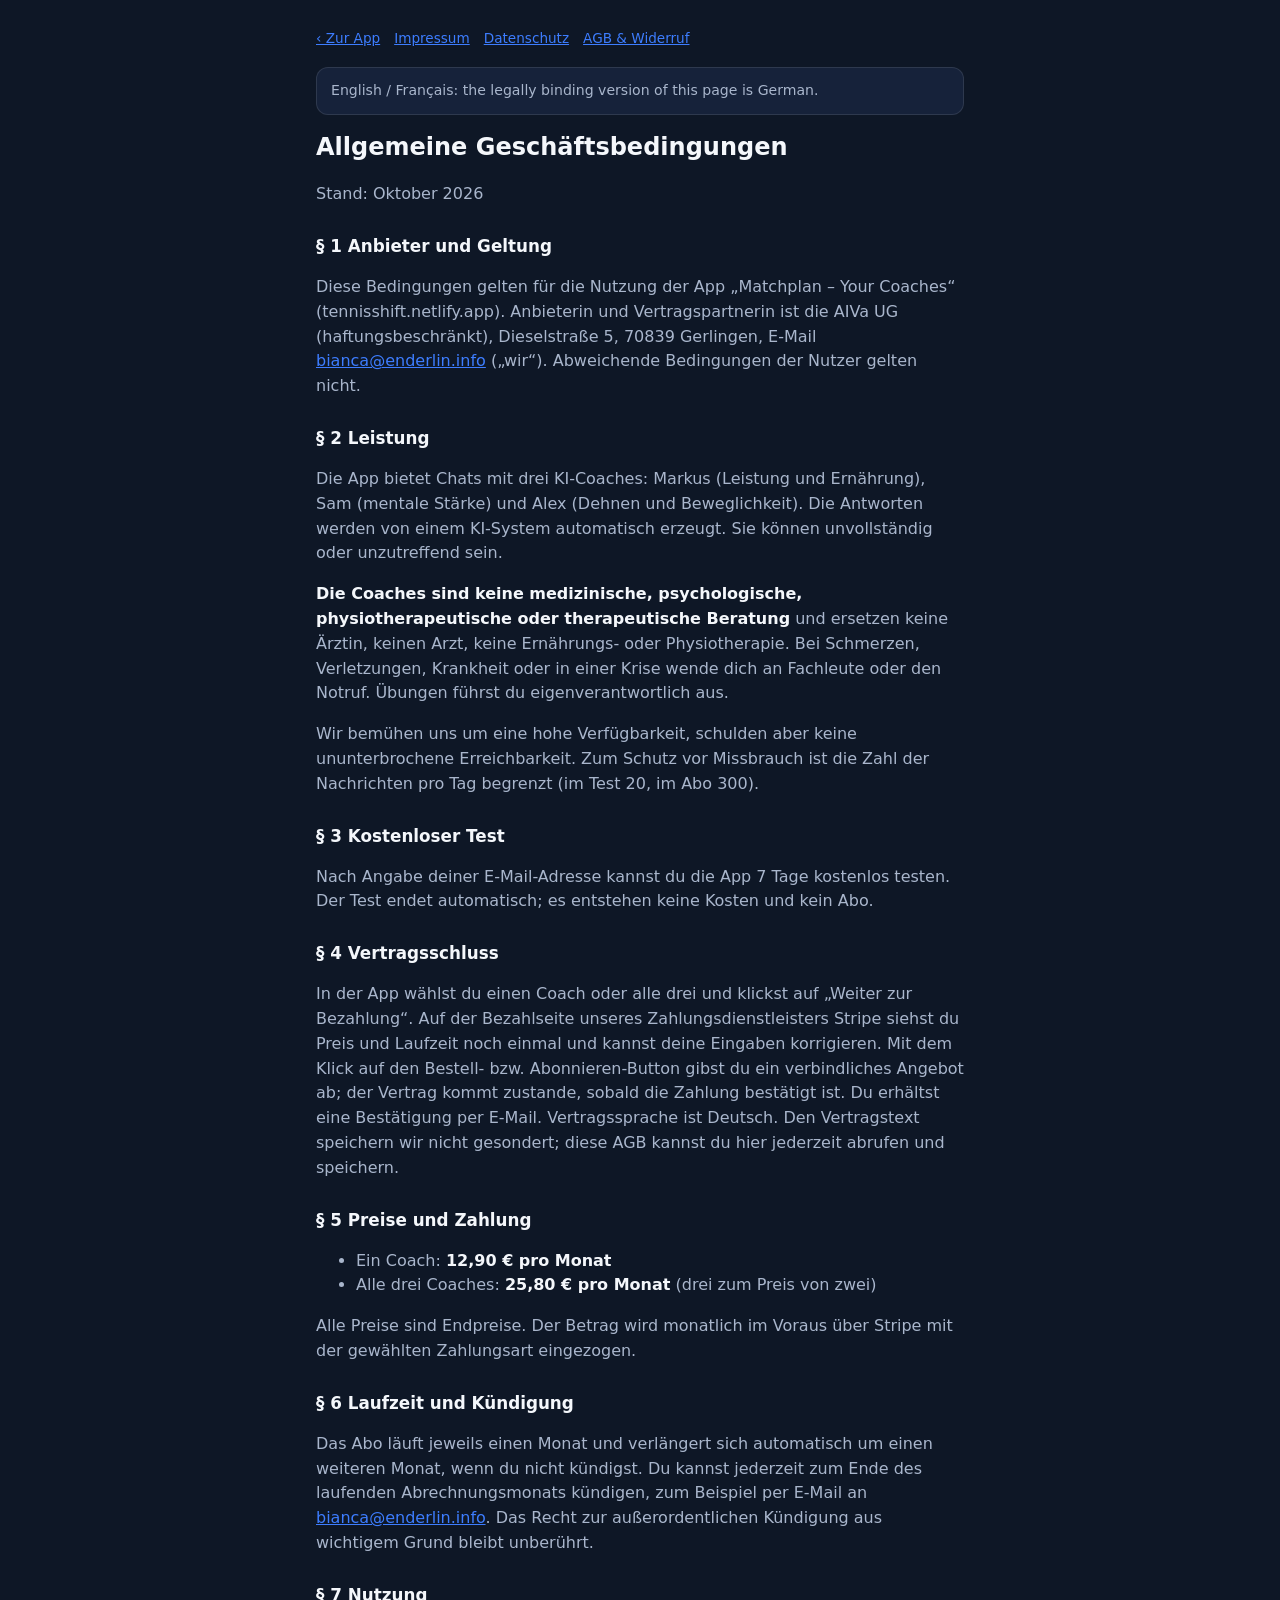
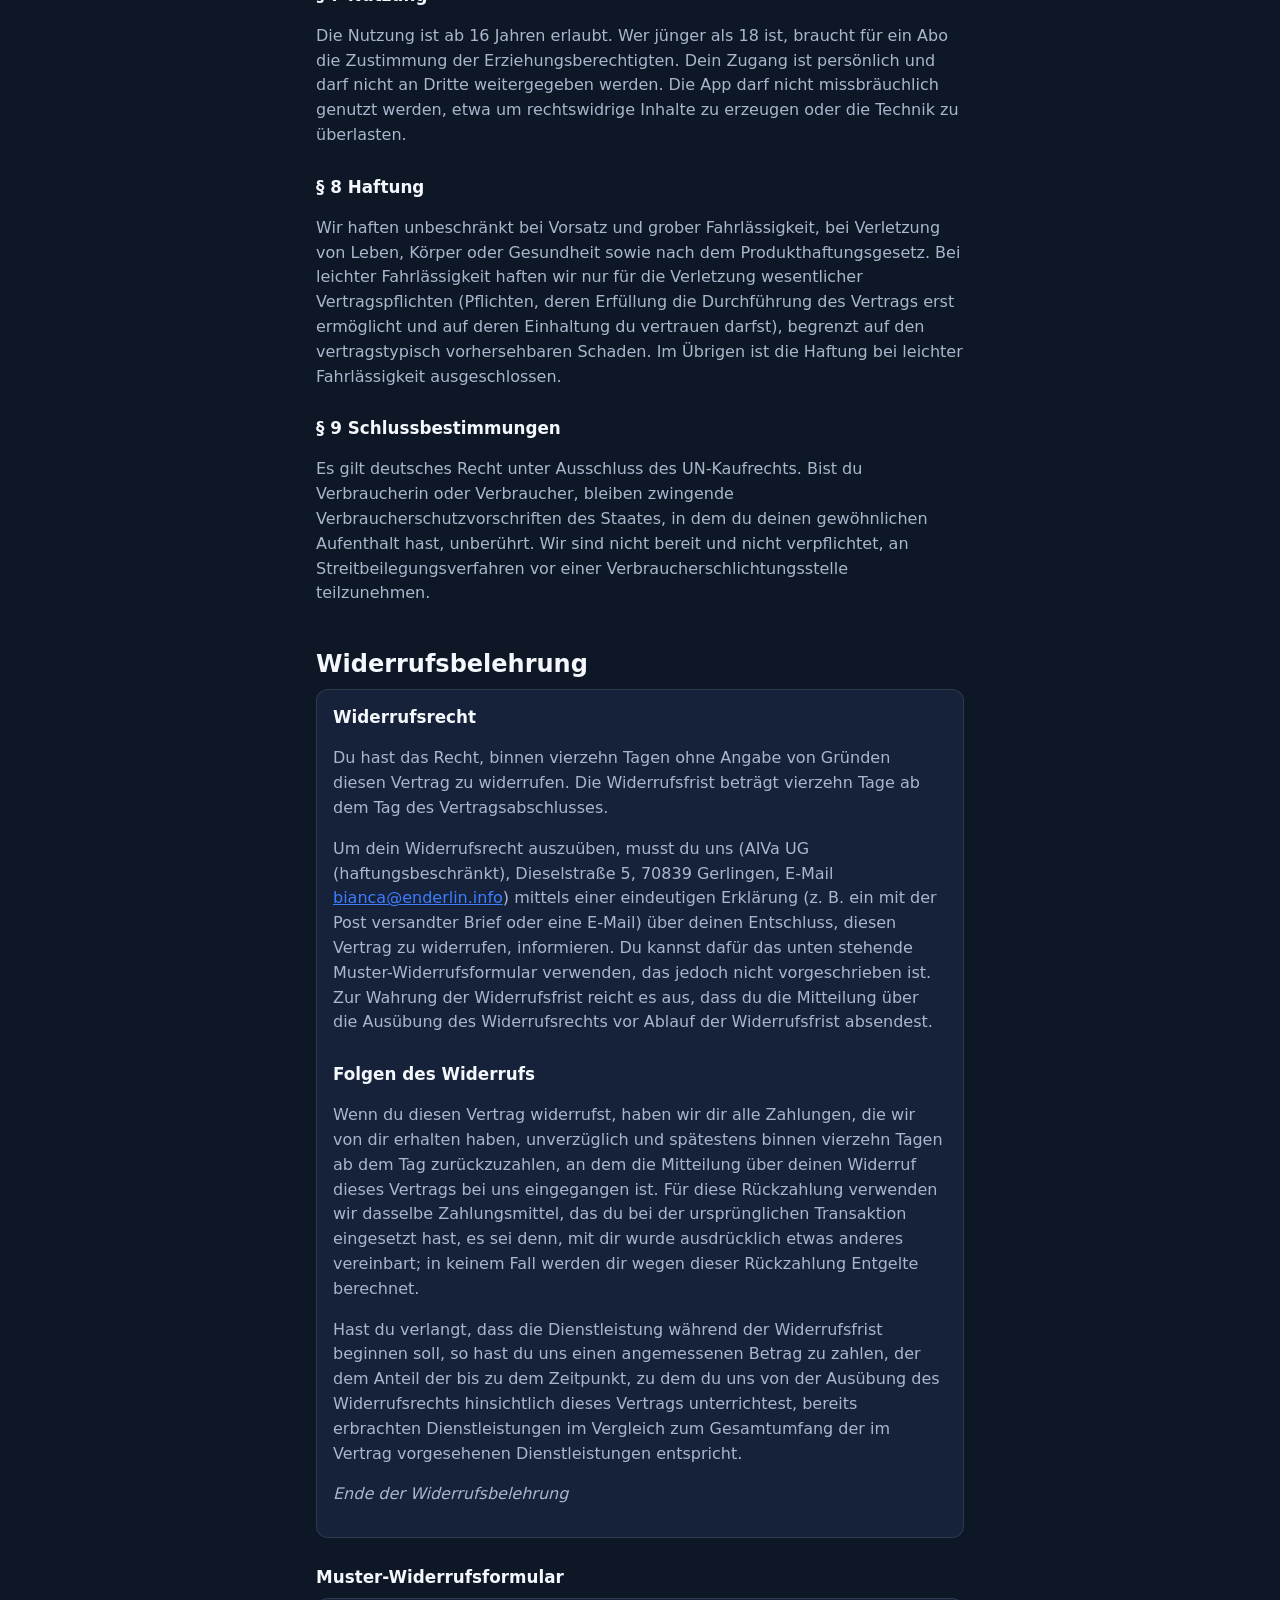
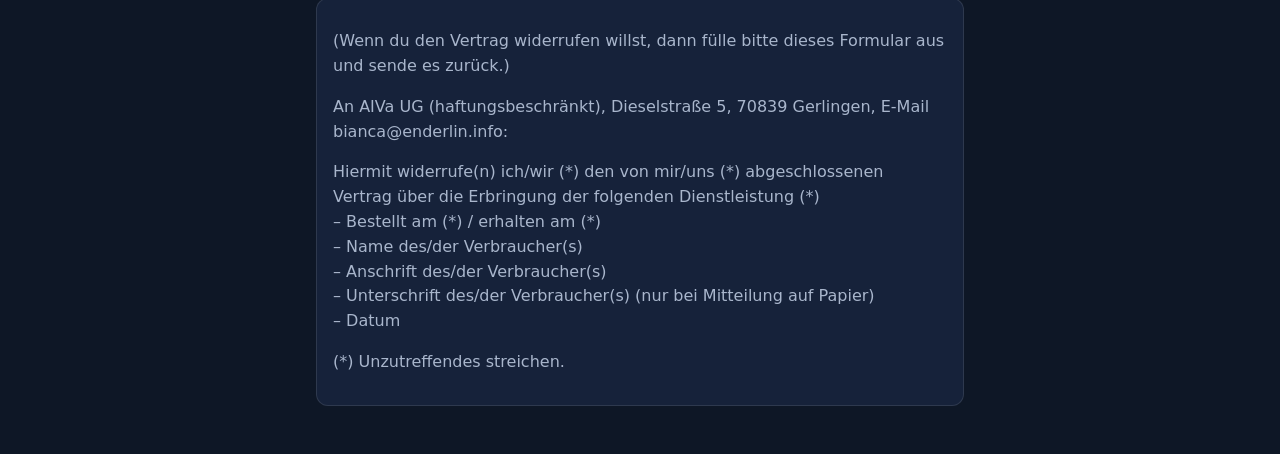
==== agb.html @ a5d9c6f3 "Rechtstexte: Impressum, Datenschutz, AGB mit Widerruf; Einwilligungen vor Bezahlung und Profil Co-Au" ====
<!doctype html>
<html lang="de">
<head>
<meta charset="utf-8">
<meta name="viewport" content="width=device-width, initial-scale=1">
<meta name="robots" content="noindex">
<title>AGB &amp; Widerruf — Matchplan</title>
<style>
  :root{--bg:#0e1726;--surface:#16223a;--ink:#f4f7fb;--ink-2:#a9b6cc;--line:rgba(255,255,255,.10);--accent:#3d7dff}
  *{box-sizing:border-box}
  html,body{margin:0;background:var(--bg);color:var(--ink);font-family:system-ui,-apple-system,"Segoe UI",sans-serif;line-height:1.55}
  main{max-width:680px;margin:0 auto;padding:28px 16px 48px}
  h1{font-size:1.5rem;margin:0 0 6px}
  h2{font-size:1.05rem;margin:26px 0 8px}
  p,li{color:var(--ink-2)}
  strong{color:var(--ink)}
  a{color:var(--accent)}
  .note{background:var(--surface);border:1px solid var(--line);border-radius:12px;padding:12px 14px;font-size:.88rem}
  .box{background:var(--surface);border:1px solid var(--line);border-radius:12px;padding:14px 16px}
  nav{font-size:.85rem;margin-bottom:18px}
  nav a{margin-right:14px}
</style>
</head>
<body>
<main>
<nav><a href="/">‹ Zur App</a><a href="/impressum.html">Impressum</a><a href="/datenschutz.html">Datenschutz</a><a href="/agb.html">AGB &amp; Widerruf</a></nav>
<p class="note" lang="en">English / Français: the legally binding version of this page is German.</p>
<h1>Allgemeine Geschäftsbedingungen</h1>
<p>Stand: Oktober 2026</p>

<h2>§ 1 Anbieter und Geltung</h2>
<p>Diese Bedingungen gelten für die Nutzung der App „Matchplan – Your Coaches“ (tennisshift.netlify.app). Anbieterin und Vertragspartnerin ist die AIVa UG (haftungsbeschränkt), Dieselstraße 5, 70839 Gerlingen, E-Mail <a href="mailto:bianca@enderlin.info">bianca@enderlin.info</a> („wir“). Abweichende Bedingungen der Nutzer gelten nicht.</p>

<h2>§ 2 Leistung</h2>
<p>Die App bietet Chats mit drei KI-Coaches: Markus (Leistung und Ernährung), Sam (mentale Stärke) und Alex (Dehnen und Beweglichkeit). Die Antworten werden von einem KI-System automatisch erzeugt. Sie können unvollständig oder unzutreffend sein.</p>
<p><strong>Die Coaches sind keine medizinische, psychologische, physiotherapeutische oder therapeutische Beratung</strong> und ersetzen keine Ärztin, keinen Arzt, keine Ernährungs- oder Physiotherapie. Bei Schmerzen, Verletzungen, Krankheit oder in einer Krise wende dich an Fachleute oder den Notruf. Übungen führst du eigenverantwortlich aus.</p>
<p>Wir bemühen uns um eine hohe Verfügbarkeit, schulden aber keine ununterbrochene Erreichbarkeit. Zum Schutz vor Missbrauch ist die Zahl der Nachrichten pro Tag begrenzt (im Test 20, im Abo 300).</p>

<h2>§ 3 Kostenloser Test</h2>
<p>Nach Angabe deiner E-Mail-Adresse kannst du die App 7 Tage kostenlos testen. Der Test endet automatisch; es entstehen keine Kosten und kein Abo.</p>

<h2>§ 4 Vertragsschluss</h2>
<p>In der App wählst du einen Coach oder alle drei und klickst auf „Weiter zur Bezahlung“. Auf der Bezahlseite unseres Zahlungsdienstleisters Stripe siehst du Preis und Laufzeit noch einmal und kannst deine Eingaben korrigieren. Mit dem Klick auf den Bestell- bzw. Abonnieren-Button gibst du ein verbindliches Angebot ab; der Vertrag kommt zustande, sobald die Zahlung bestätigt ist. Du erhältst eine Bestätigung per E-Mail. Vertragssprache ist Deutsch. Den Vertragstext speichern wir nicht gesondert; diese AGB kannst du hier jederzeit abrufen und speichern.</p>

<h2>§ 5 Preise und Zahlung</h2>
<ul>
  <li>Ein Coach: <strong>12,90 € pro Monat</strong></li>
  <li>Alle drei Coaches: <strong>25,80 € pro Monat</strong> (drei zum Preis von zwei)</li>
</ul>
<p>Alle Preise sind Endpreise. Der Betrag wird monatlich im Voraus über Stripe mit der gewählten Zahlungsart eingezogen.</p>

<h2>§ 6 Laufzeit und Kündigung</h2>
<p>Das Abo läuft jeweils einen Monat und verlängert sich automatisch um einen weiteren Monat, wenn du nicht kündigst. Du kannst jederzeit zum Ende des laufenden Abrechnungsmonats kündigen, zum Beispiel per E-Mail an <a href="mailto:bianca@enderlin.info">bianca@enderlin.info</a>. Das Recht zur außerordentlichen Kündigung aus wichtigem Grund bleibt unberührt.</p>

<h2>§ 7 Nutzung</h2>
<p>Die Nutzung ist ab 16 Jahren erlaubt. Wer jünger als 18 ist, braucht für ein Abo die Zustimmung der Erziehungsberechtigten. Dein Zugang ist persönlich und darf nicht an Dritte weitergegeben werden. Die App darf nicht missbräuchlich genutzt werden, etwa um rechtswidrige Inhalte zu erzeugen oder die Technik zu überlasten.</p>

<h2>§ 8 Haftung</h2>
<p>Wir haften unbeschränkt bei Vorsatz und grober Fahrlässigkeit, bei Verletzung von Leben, Körper oder Gesundheit sowie nach dem Produkthaftungsgesetz. Bei leichter Fahrlässigkeit haften wir nur für die Verletzung wesentlicher Vertragspflichten (Pflichten, deren Erfüllung die Durchführung des Vertrags erst ermöglicht und auf deren Einhaltung du vertrauen darfst), begrenzt auf den vertragstypisch vorhersehbaren Schaden. Im Übrigen ist die Haftung bei leichter Fahrlässigkeit ausgeschlossen.</p>

<h2>§ 9 Schlussbestimmungen</h2>
<p>Es gilt deutsches Recht unter Ausschluss des UN-Kaufrechts. Bist du Verbraucherin oder Verbraucher, bleiben zwingende Verbraucherschutzvorschriften des Staates, in dem du deinen gewöhnlichen Aufenthalt hast, unberührt. Wir sind nicht bereit und nicht verpflichtet, an Streitbeilegungsverfahren vor einer Verbraucherschlichtungsstelle teilzunehmen.</p>

<h1 id="widerruf" style="margin-top:40px">Widerrufsbelehrung</h1>
<div class="box">
<h2 style="margin-top:0">Widerrufsrecht</h2>
<p>Du hast das Recht, binnen vierzehn Tagen ohne Angabe von Gründen diesen Vertrag zu widerrufen. Die Widerrufsfrist beträgt vierzehn Tage ab dem Tag des Vertragsabschlusses.</p>
<p>Um dein Widerrufsrecht auszuüben, musst du uns (AIVa UG (haftungsbeschränkt), Dieselstraße 5, 70839 Gerlingen, E-Mail <a href="mailto:bianca@enderlin.info">bianca@enderlin.info</a>) mittels einer eindeutigen Erklärung (z. B. ein mit der Post versandter Brief oder eine E-Mail) über deinen Entschluss, diesen Vertrag zu widerrufen, informieren. Du kannst dafür das unten stehende Muster-Widerrufsformular verwenden, das jedoch nicht vorgeschrieben ist. Zur Wahrung der Widerrufsfrist reicht es aus, dass du die Mitteilung über die Ausübung des Widerrufsrechts vor Ablauf der Widerrufsfrist absendest.</p>
<h2>Folgen des Widerrufs</h2>
<p>Wenn du diesen Vertrag widerrufst, haben wir dir alle Zahlungen, die wir von dir erhalten haben, unverzüglich und spätestens binnen vierzehn Tagen ab dem Tag zurückzuzahlen, an dem die Mitteilung über deinen Widerruf dieses Vertrags bei uns eingegangen ist. Für diese Rückzahlung verwenden wir dasselbe Zahlungsmittel, das du bei der ursprünglichen Transaktion eingesetzt hast, es sei denn, mit dir wurde ausdrücklich etwas anderes vereinbart; in keinem Fall werden dir wegen dieser Rückzahlung Entgelte berechnet.</p>
<p>Hast du verlangt, dass die Dienstleistung während der Widerrufsfrist beginnen soll, so hast du uns einen angemessenen Betrag zu zahlen, der dem Anteil der bis zu dem Zeitpunkt, zu dem du uns von der Ausübung des Widerrufsrechts hinsichtlich dieses Vertrags unterrichtest, bereits erbrachten Dienstleistungen im Vergleich zum Gesamtumfang der im Vertrag vorgesehenen Dienstleistungen entspricht.</p>
<p><em>Ende der Widerrufsbelehrung</em></p>
</div>

<h2>Muster-Widerrufsformular</h2>
<div class="box">
<p>(Wenn du den Vertrag widerrufen willst, dann fülle bitte dieses Formular aus und sende es zurück.)</p>
<p>An AIVa UG (haftungsbeschränkt), Dieselstraße 5, 70839 Gerlingen, E-Mail bianca@enderlin.info:</p>
<p>Hiermit widerrufe(n) ich/wir (*) den von mir/uns (*) abgeschlossenen Vertrag über die Erbringung der folgenden Dienstleistung (*)<br>
– Bestellt am (*) / erhalten am (*)<br>
– Name des/der Verbraucher(s)<br>
– Anschrift des/der Verbraucher(s)<br>
– Unterschrift des/der Verbraucher(s) (nur bei Mitteilung auf Papier)<br>
– Datum</p>
<p>(*) Unzutreffendes streichen.</p>
</div>
</main>
</body>
</html>
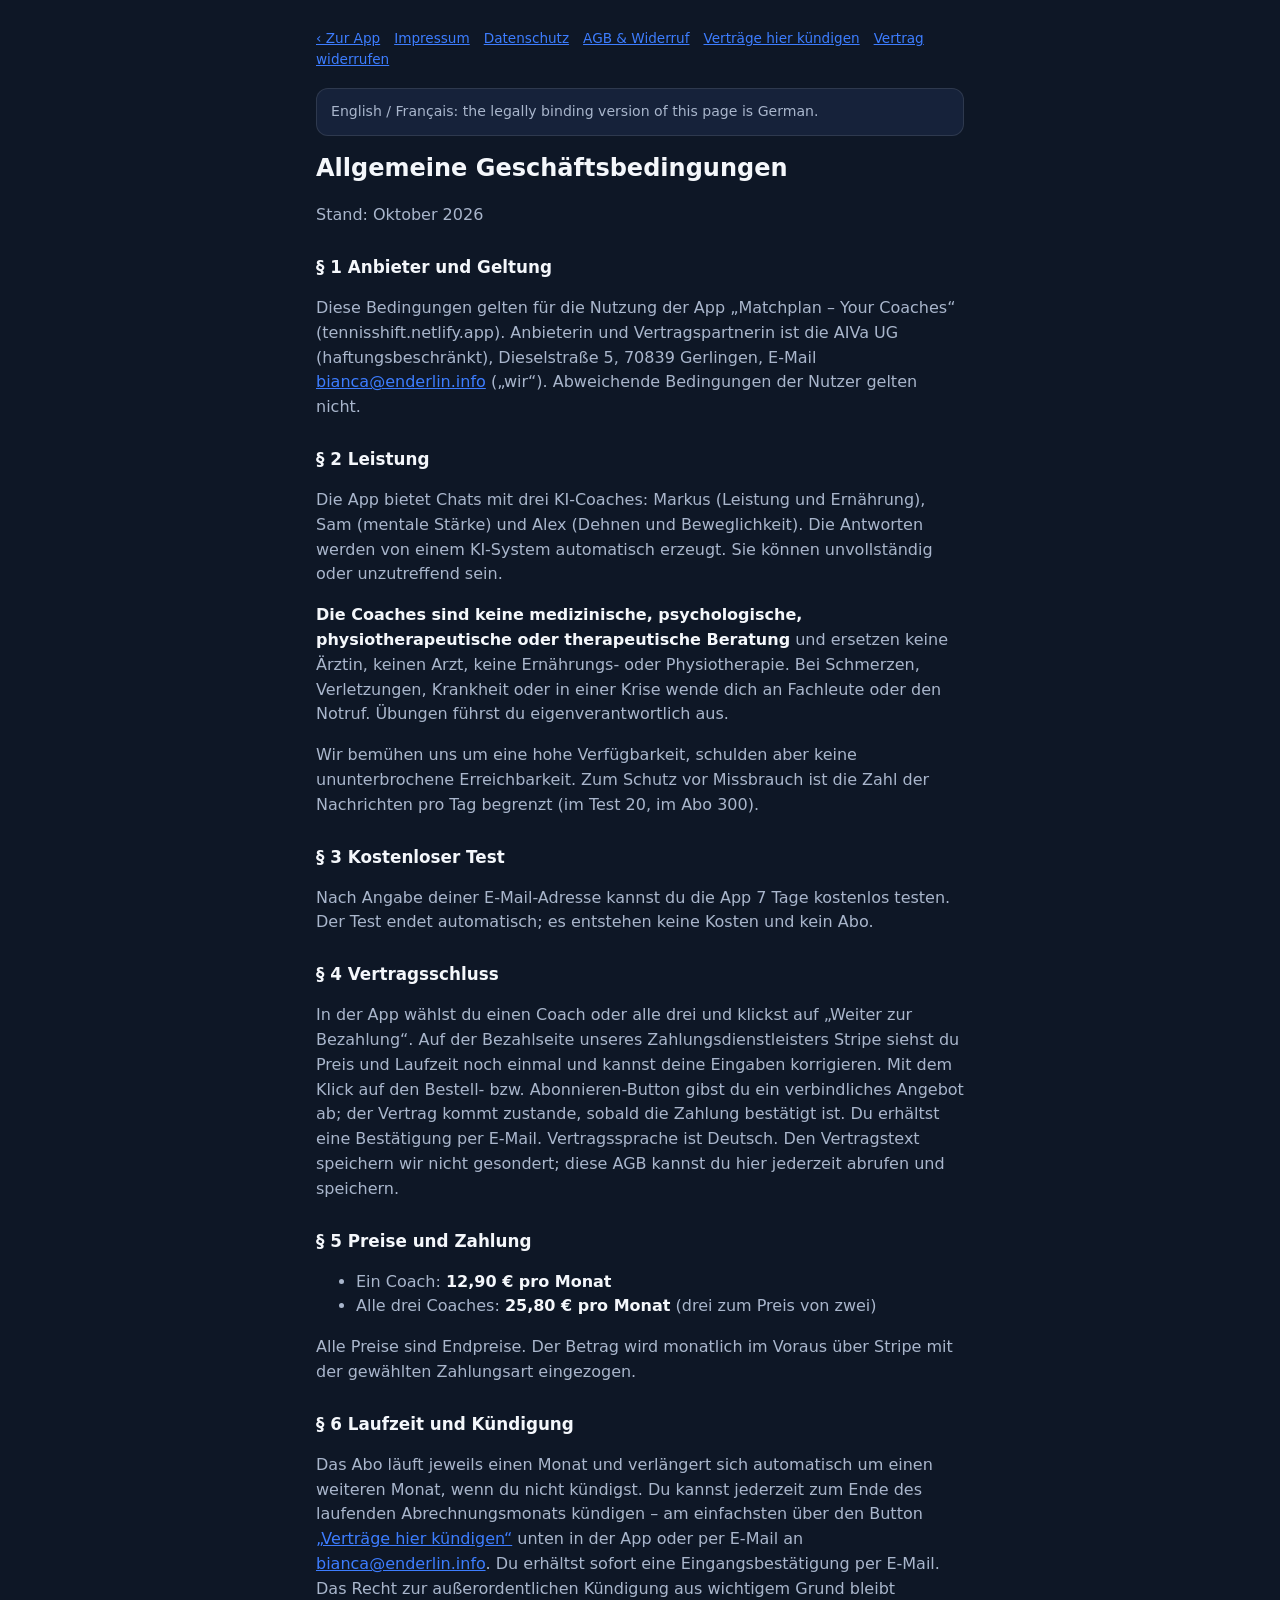
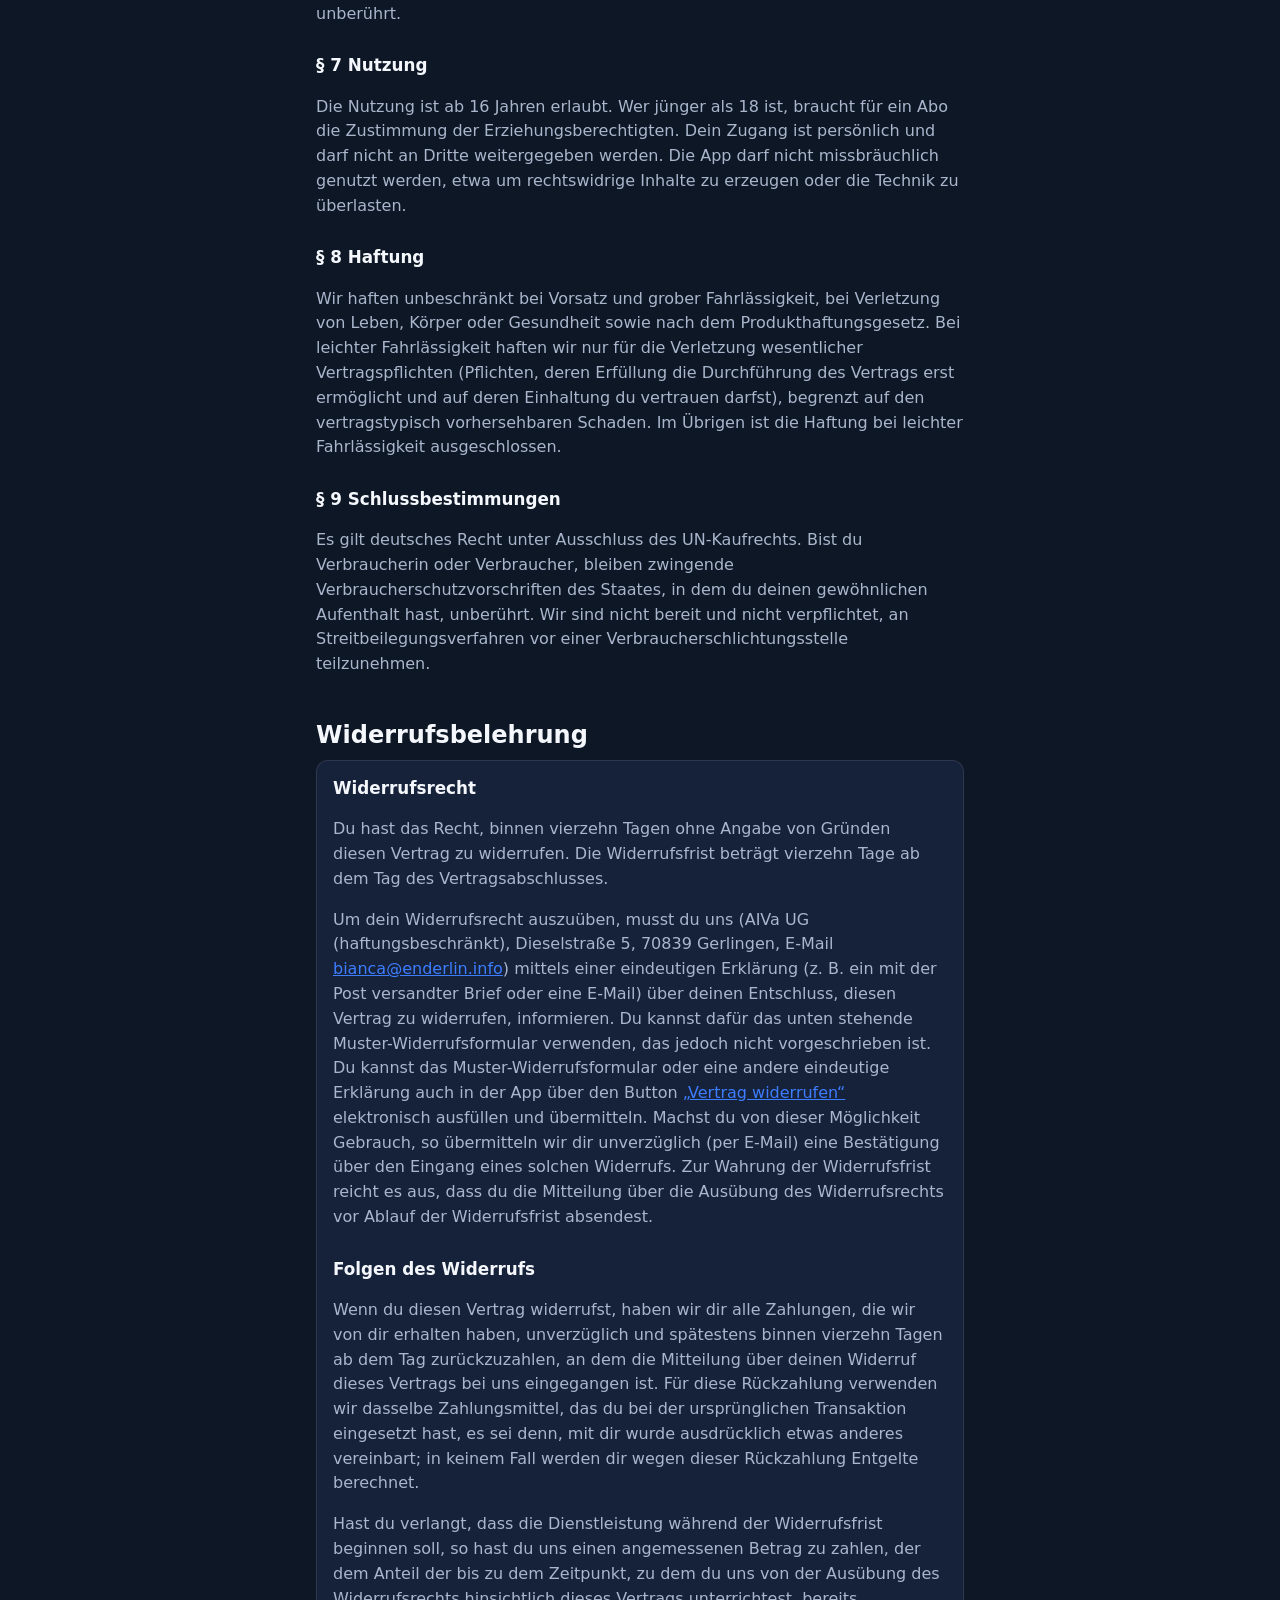
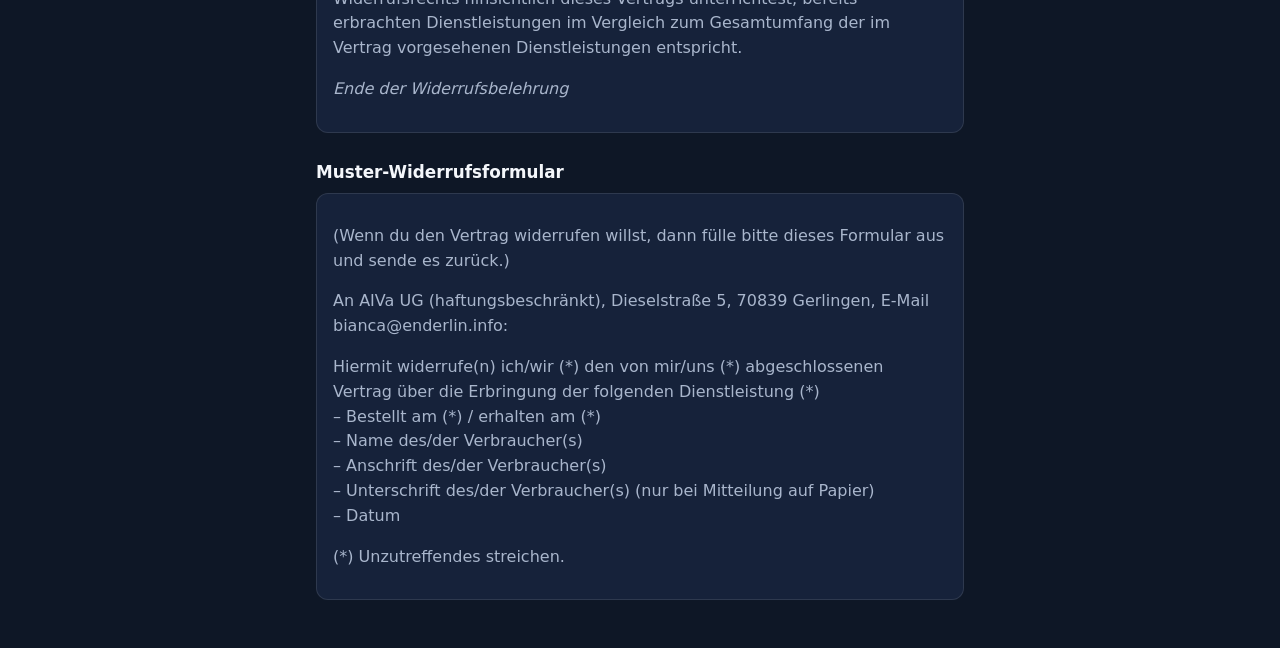
==== commit c14873f3: "Kündigungs- und Widerrufsbutton, Impressum vollständig Co-Authored-By: Claude Opus 5.5 <noreply@anth" ====
--- a/agb.html
+++ b/agb.html
@@ -23,7 +23,7 @@
 </head>
 <body>
 <main>
-<nav><a href="/">‹ Zur App</a><a href="/impressum.html">Impressum</a><a href="/datenschutz.html">Datenschutz</a><a href="/agb.html">AGB &amp; Widerruf</a></nav>
+<nav><a href="/">‹ Zur App</a><a href="/impressum.html">Impressum</a><a href="/datenschutz.html">Datenschutz</a><a href="/agb.html">AGB &amp; Widerruf</a><a href="/kuendigen.html">Verträge hier kündigen</a><a href="/kuendigen.html?art=widerruf">Vertrag widerrufen</a></nav>
 <p class="note" lang="en">English / Français: the legally binding version of this page is German.</p>
 <h1>Allgemeine Geschäftsbedingungen</h1>
 <p>Stand: Oktober 2026</p>
@@ -50,7 +50,7 @@
 <p>Alle Preise sind Endpreise. Der Betrag wird monatlich im Voraus über Stripe mit der gewählten Zahlungsart eingezogen.</p>
 
 <h2>§ 6 Laufzeit und Kündigung</h2>
-<p>Das Abo läuft jeweils einen Monat und verlängert sich automatisch um einen weiteren Monat, wenn du nicht kündigst. Du kannst jederzeit zum Ende des laufenden Abrechnungsmonats kündigen, zum Beispiel per E-Mail an <a href="mailto:bianca@enderlin.info">bianca@enderlin.info</a>. Das Recht zur außerordentlichen Kündigung aus wichtigem Grund bleibt unberührt.</p>
+<p>Das Abo läuft jeweils einen Monat und verlängert sich automatisch um einen weiteren Monat, wenn du nicht kündigst. Du kannst jederzeit zum Ende des laufenden Abrechnungsmonats kündigen – am einfachsten über den Button <a href="/kuendigen.html">„Verträge hier kündigen“</a> unten in der App oder per E-Mail an <a href="mailto:bianca@enderlin.info">bianca@enderlin.info</a>. Du erhältst sofort eine Eingangsbestätigung per E-Mail. Das Recht zur außerordentlichen Kündigung aus wichtigem Grund bleibt unberührt.</p>
 
 <h2>§ 7 Nutzung</h2>
 <p>Die Nutzung ist ab 16 Jahren erlaubt. Wer jünger als 18 ist, braucht für ein Abo die Zustimmung der Erziehungsberechtigten. Dein Zugang ist persönlich und darf nicht an Dritte weitergegeben werden. Die App darf nicht missbräuchlich genutzt werden, etwa um rechtswidrige Inhalte zu erzeugen oder die Technik zu überlasten.</p>
@@ -65,7 +65,7 @@
 <div class="box">
 <h2 style="margin-top:0">Widerrufsrecht</h2>
 <p>Du hast das Recht, binnen vierzehn Tagen ohne Angabe von Gründen diesen Vertrag zu widerrufen. Die Widerrufsfrist beträgt vierzehn Tage ab dem Tag des Vertragsabschlusses.</p>
-<p>Um dein Widerrufsrecht auszuüben, musst du uns (AIVa UG (haftungsbeschränkt), Dieselstraße 5, 70839 Gerlingen, E-Mail <a href="mailto:bianca@enderlin.info">bianca@enderlin.info</a>) mittels einer eindeutigen Erklärung (z. B. ein mit der Post versandter Brief oder eine E-Mail) über deinen Entschluss, diesen Vertrag zu widerrufen, informieren. Du kannst dafür das unten stehende Muster-Widerrufsformular verwenden, das jedoch nicht vorgeschrieben ist. Zur Wahrung der Widerrufsfrist reicht es aus, dass du die Mitteilung über die Ausübung des Widerrufsrechts vor Ablauf der Widerrufsfrist absendest.</p>
+<p>Um dein Widerrufsrecht auszuüben, musst du uns (AIVa UG (haftungsbeschränkt), Dieselstraße 5, 70839 Gerlingen, E-Mail <a href="mailto:bianca@enderlin.info">bianca@enderlin.info</a>) mittels einer eindeutigen Erklärung (z. B. ein mit der Post versandter Brief oder eine E-Mail) über deinen Entschluss, diesen Vertrag zu widerrufen, informieren. Du kannst dafür das unten stehende Muster-Widerrufsformular verwenden, das jedoch nicht vorgeschrieben ist. Du kannst das Muster-Widerrufsformular oder eine andere eindeutige Erklärung auch in der App über den Button <a href="/kuendigen.html?art=widerruf">„Vertrag widerrufen“</a> elektronisch ausfüllen und übermitteln. Machst du von dieser Möglichkeit Gebrauch, so übermitteln wir dir unverzüglich (per E-Mail) eine Bestätigung über den Eingang eines solchen Widerrufs. Zur Wahrung der Widerrufsfrist reicht es aus, dass du die Mitteilung über die Ausübung des Widerrufsrechts vor Ablauf der Widerrufsfrist absendest.</p>
 <h2>Folgen des Widerrufs</h2>
 <p>Wenn du diesen Vertrag widerrufst, haben wir dir alle Zahlungen, die wir von dir erhalten haben, unverzüglich und spätestens binnen vierzehn Tagen ab dem Tag zurückzuzahlen, an dem die Mitteilung über deinen Widerruf dieses Vertrags bei uns eingegangen ist. Für diese Rückzahlung verwenden wir dasselbe Zahlungsmittel, das du bei der ursprünglichen Transaktion eingesetzt hast, es sei denn, mit dir wurde ausdrücklich etwas anderes vereinbart; in keinem Fall werden dir wegen dieser Rückzahlung Entgelte berechnet.</p>
 <p>Hast du verlangt, dass die Dienstleistung während der Widerrufsfrist beginnen soll, so hast du uns einen angemessenen Betrag zu zahlen, der dem Anteil der bis zu dem Zeitpunkt, zu dem du uns von der Ausübung des Widerrufsrechts hinsichtlich dieses Vertrags unterrichtest, bereits erbrachten Dienstleistungen im Vergleich zum Gesamtumfang der im Vertrag vorgesehenen Dienstleistungen entspricht.</p>
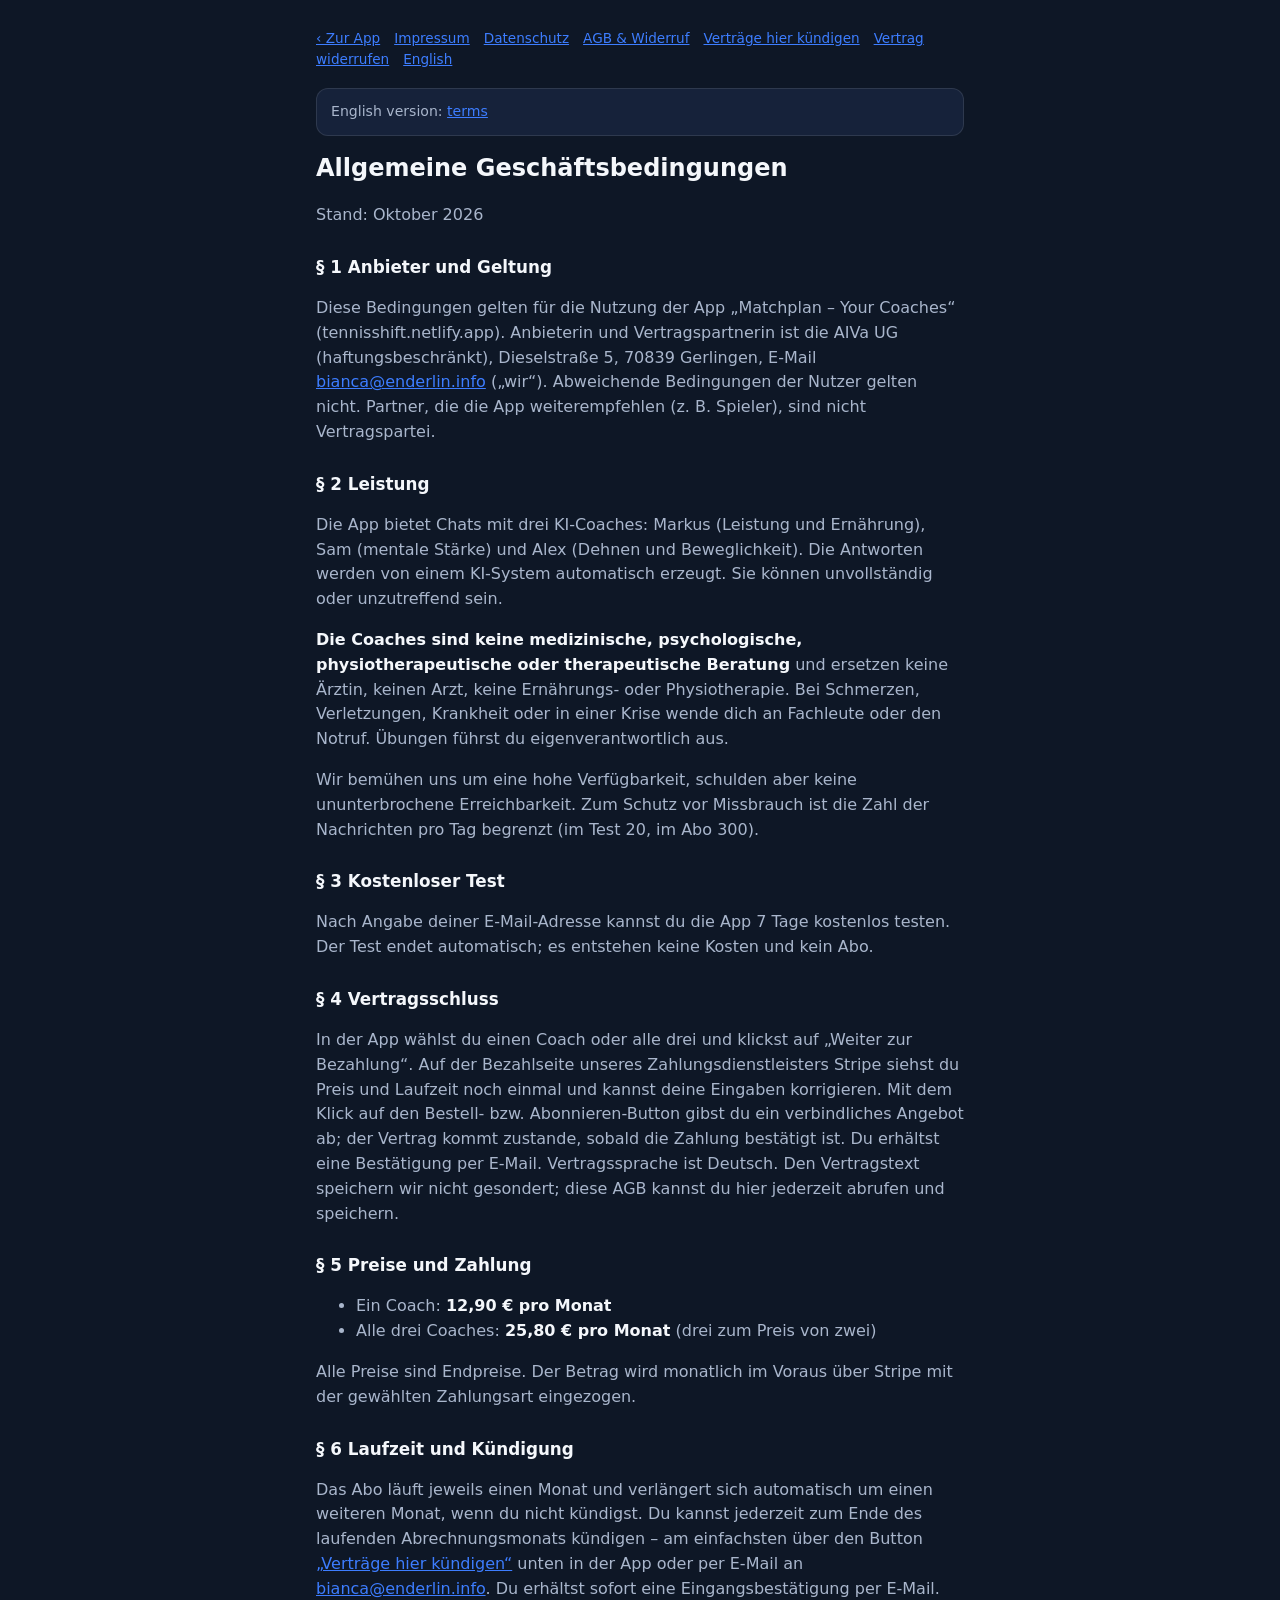
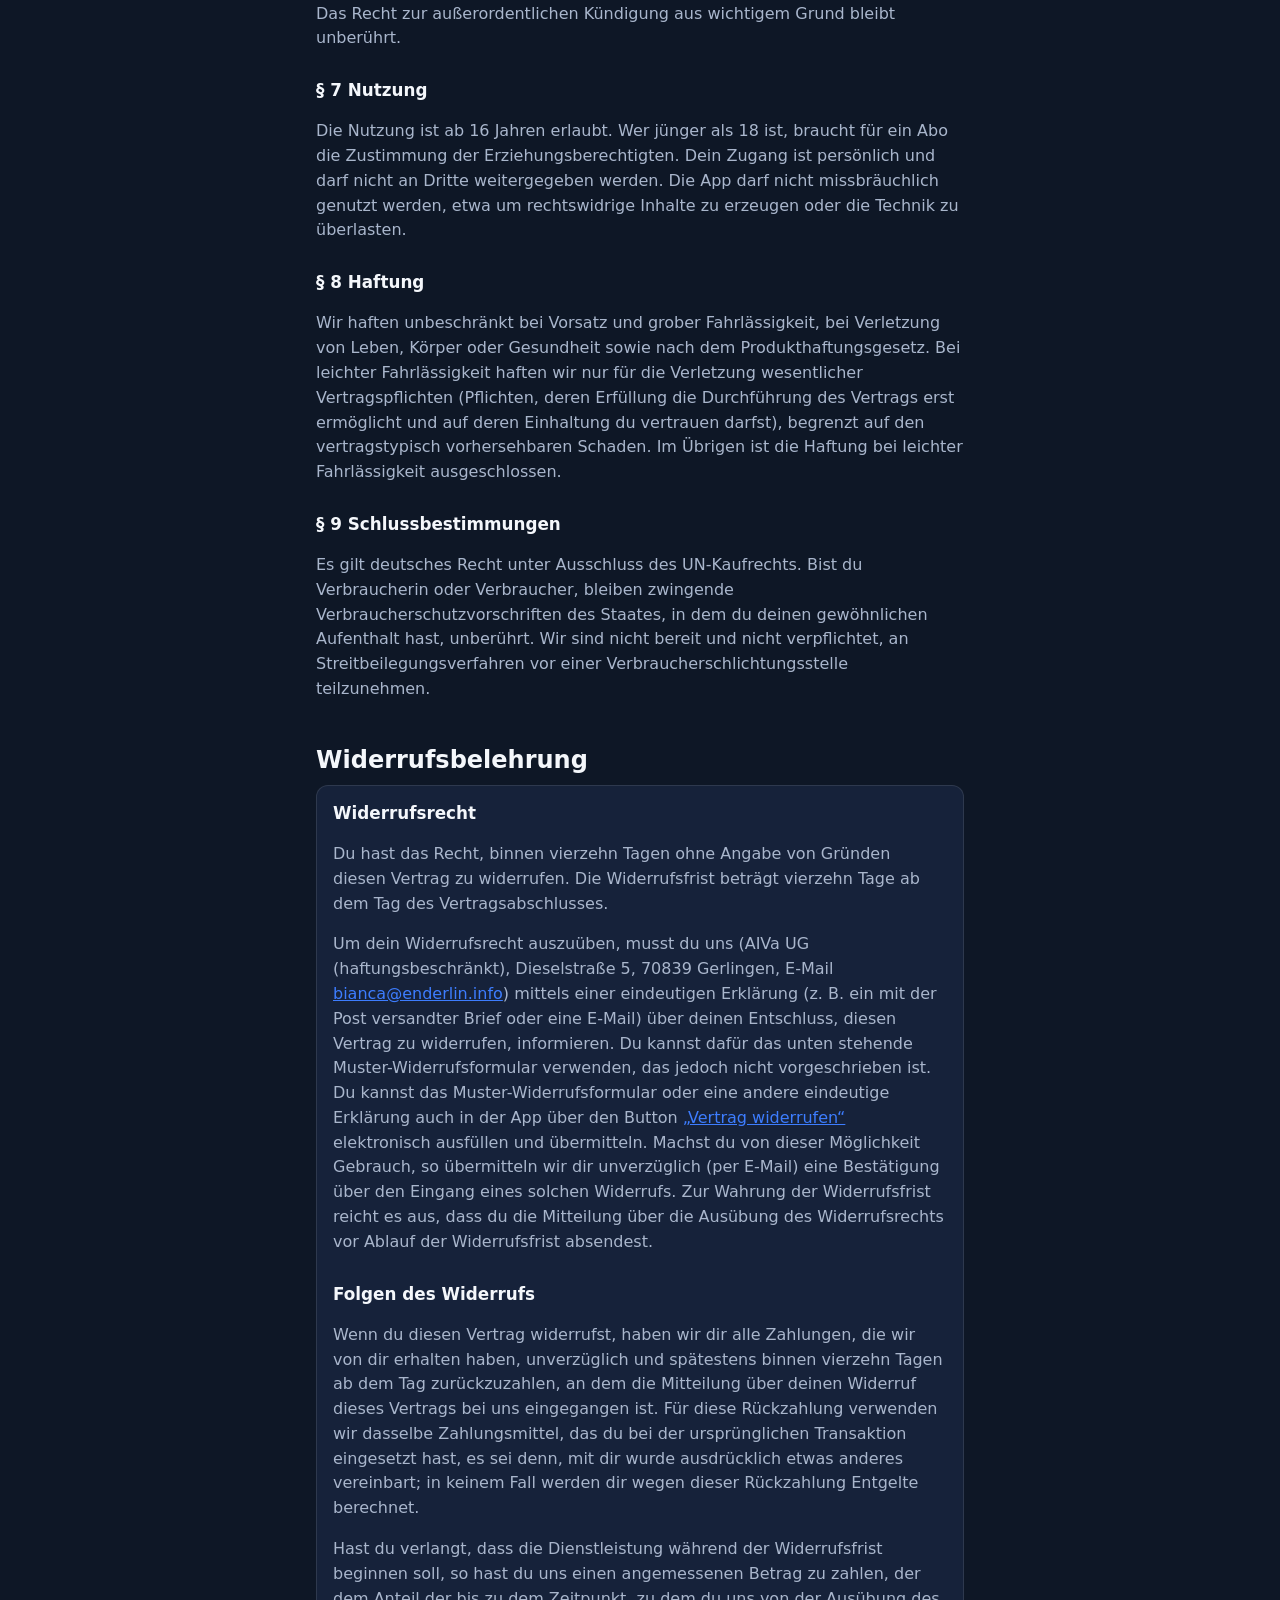
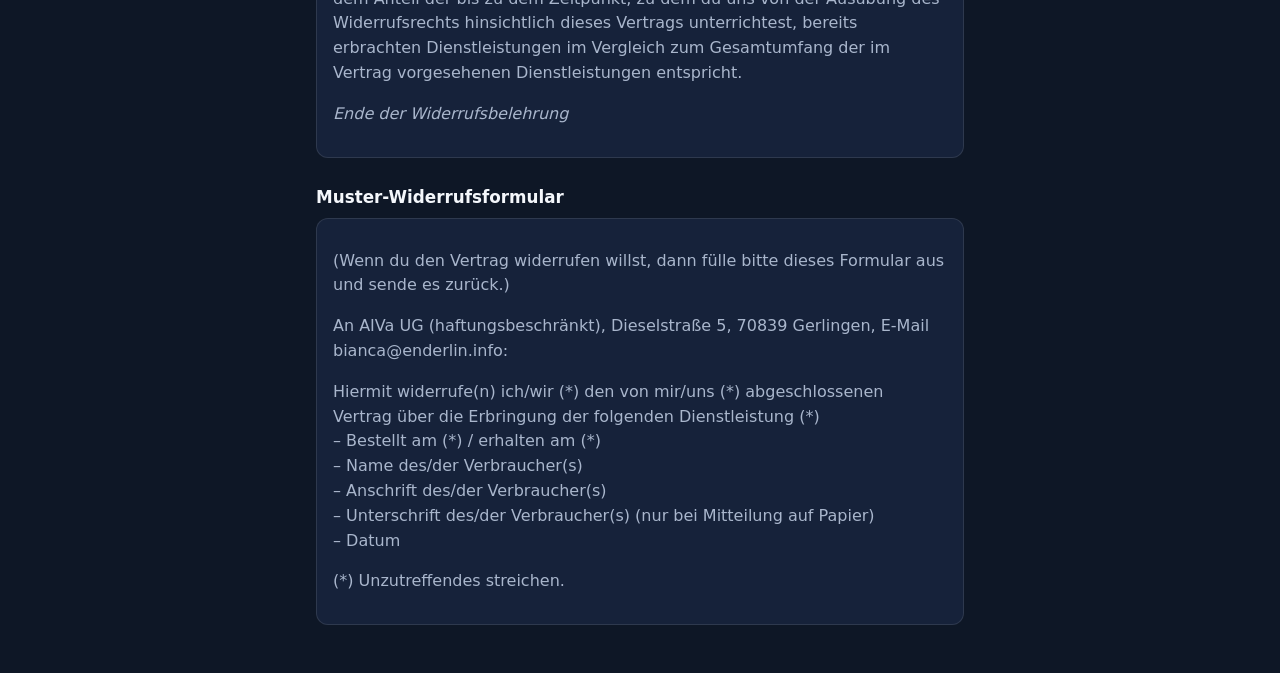
==== commit 1ed61475: "US-Verkauf: Partner-Link (ref) bis Stripe, Hinweis automatische Verlängerung, englische Rechtstexte " ====
--- a/agb.html
+++ b/agb.html
@@ -23,13 +23,13 @@
 </head>
 <body>
 <main>
-<nav><a href="/">‹ Zur App</a><a href="/impressum.html">Impressum</a><a href="/datenschutz.html">Datenschutz</a><a href="/agb.html">AGB &amp; Widerruf</a><a href="/kuendigen.html">Verträge hier kündigen</a><a href="/kuendigen.html?art=widerruf">Vertrag widerrufen</a></nav>
-<p class="note" lang="en">English / Français: the legally binding version of this page is German.</p>
+<nav><a href="/">‹ Zur App</a><a href="/impressum.html">Impressum</a><a href="/datenschutz.html">Datenschutz</a><a href="/agb.html">AGB &amp; Widerruf</a><a href="/kuendigen.html">Verträge hier kündigen</a><a href="/kuendigen.html?art=widerruf">Vertrag widerrufen</a><a href="/en/terms.html">English</a></nav>
+<p class="note" lang="en">English version: <a href="/en/terms.html">terms</a></p>
 <h1>Allgemeine Geschäftsbedingungen</h1>
 <p>Stand: Oktober 2026</p>
 
 <h2>§ 1 Anbieter und Geltung</h2>
-<p>Diese Bedingungen gelten für die Nutzung der App „Matchplan – Your Coaches“ (tennisshift.netlify.app). Anbieterin und Vertragspartnerin ist die AIVa UG (haftungsbeschränkt), Dieselstraße 5, 70839 Gerlingen, E-Mail <a href="mailto:bianca@enderlin.info">bianca@enderlin.info</a> („wir“). Abweichende Bedingungen der Nutzer gelten nicht.</p>
+<p>Diese Bedingungen gelten für die Nutzung der App „Matchplan – Your Coaches“ (tennisshift.netlify.app). Anbieterin und Vertragspartnerin ist die AIVa UG (haftungsbeschränkt), Dieselstraße 5, 70839 Gerlingen, E-Mail <a href="mailto:bianca@enderlin.info">bianca@enderlin.info</a> („wir“). Abweichende Bedingungen der Nutzer gelten nicht. Partner, die die App weiterempfehlen (z. B. Spieler), sind nicht Vertragspartei.</p>
 
 <h2>§ 2 Leistung</h2>
 <p>Die App bietet Chats mit drei KI-Coaches: Markus (Leistung und Ernährung), Sam (mentale Stärke) und Alex (Dehnen und Beweglichkeit). Die Antworten werden von einem KI-System automatisch erzeugt. Sie können unvollständig oder unzutreffend sein.</p>
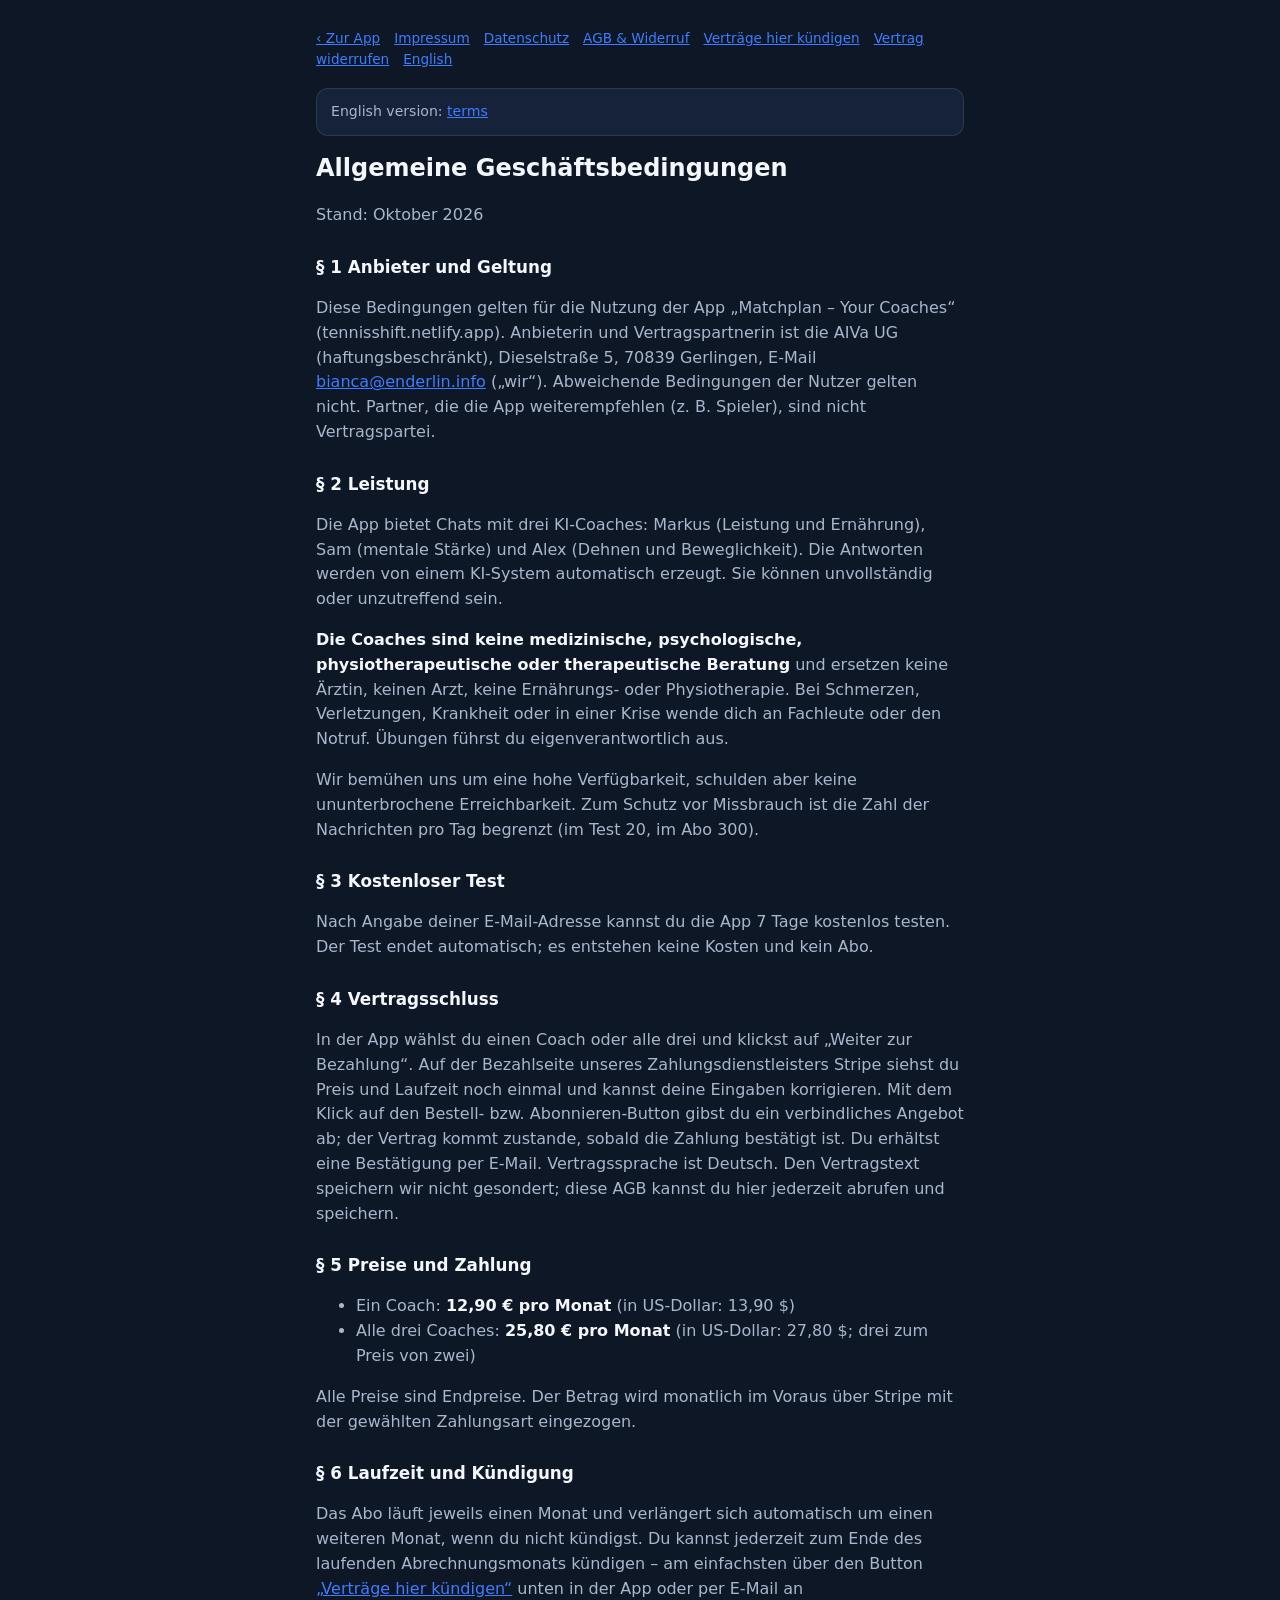
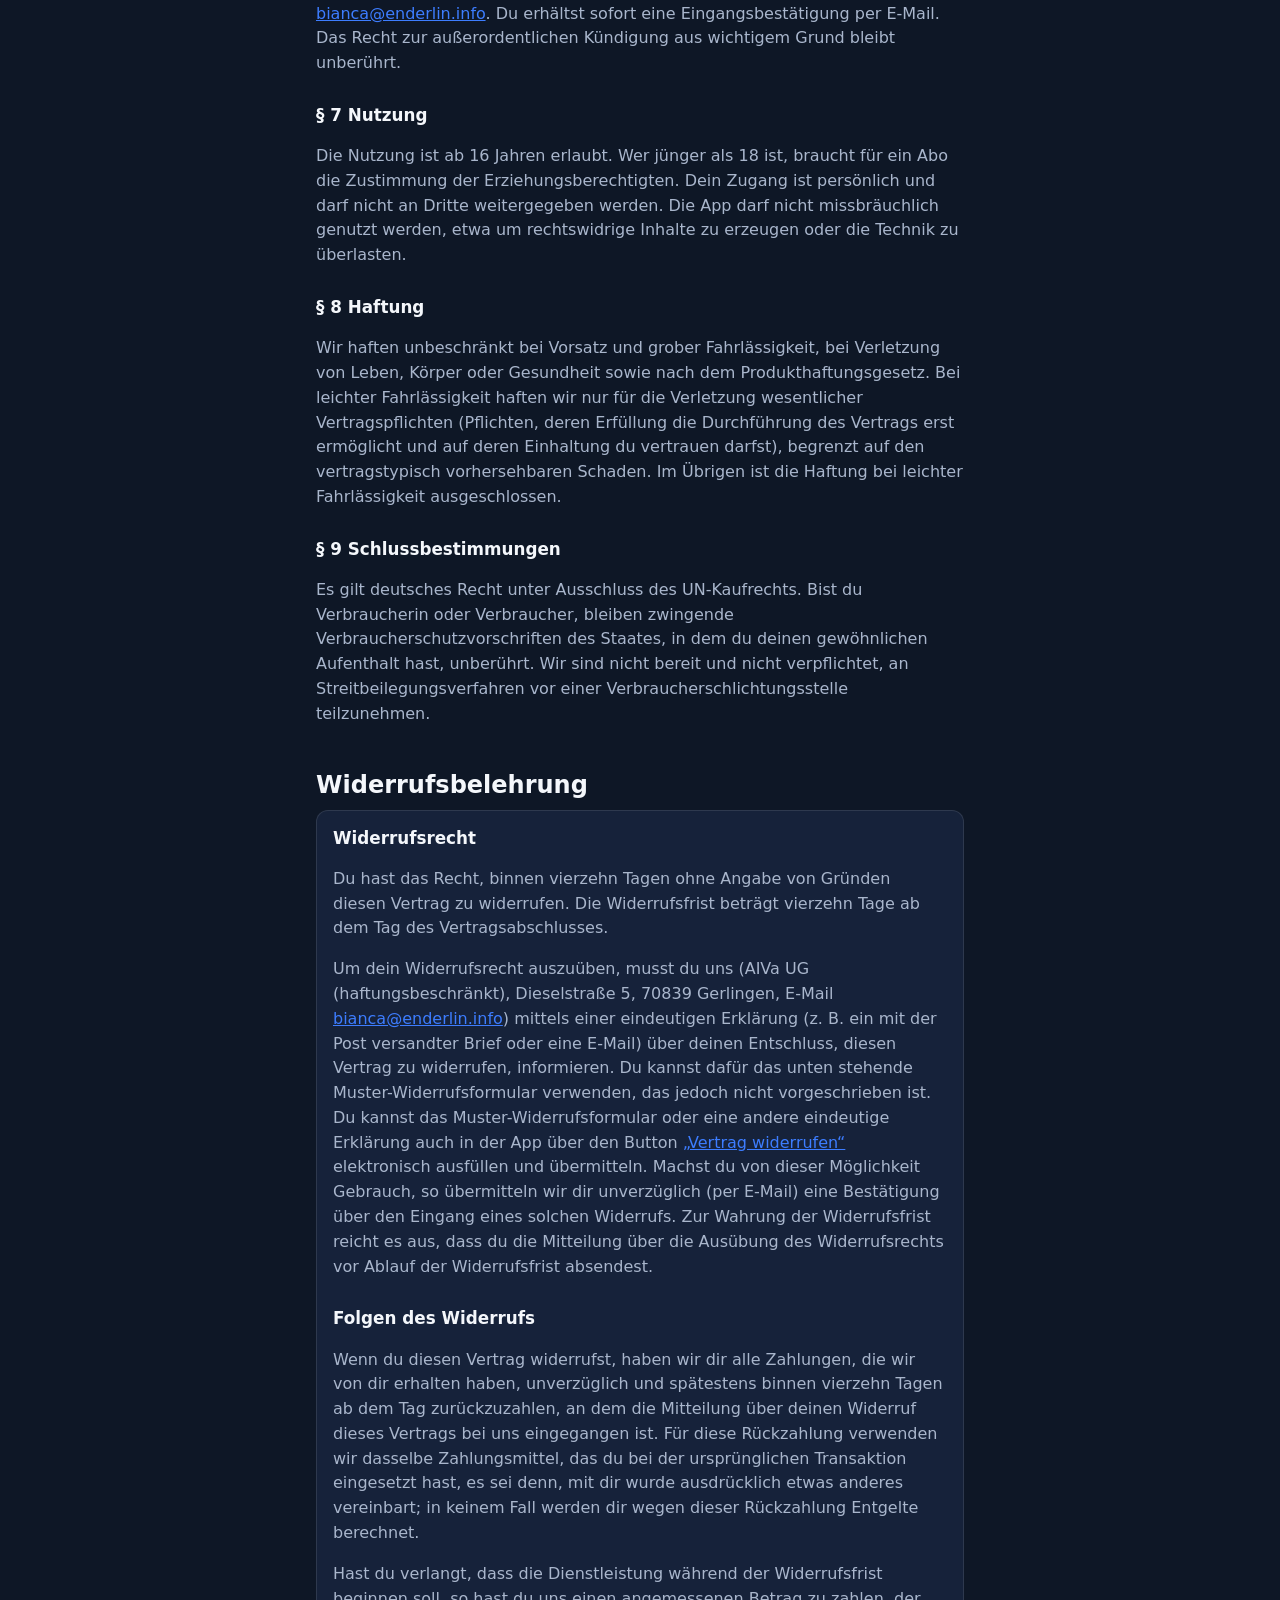
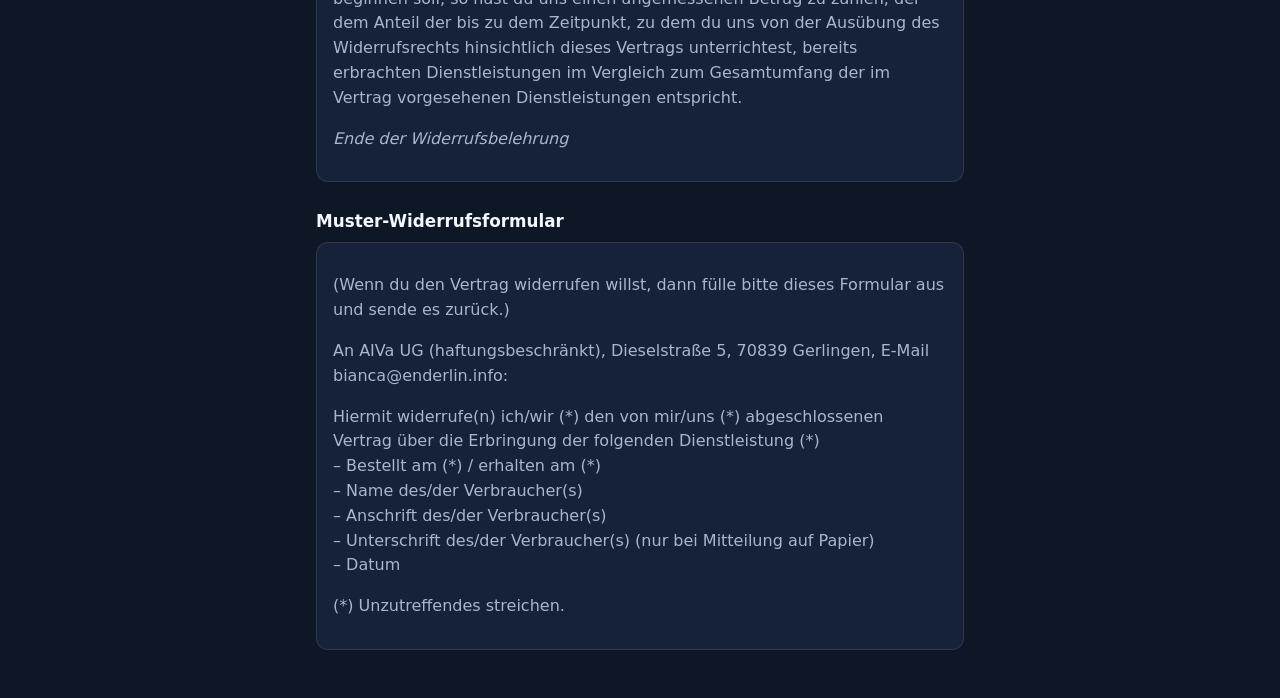
==== commit 36564a01: "Dollarpreise für US-Besucher (Stripe currency_options), Werbegrafiken mit QR-Code für Lenards Partne" ====
--- a/agb.html
+++ b/agb.html
@@ -44,8 +44,8 @@
 
 <h2>§ 5 Preise und Zahlung</h2>
 <ul>
-  <li>Ein Coach: <strong>12,90 € pro Monat</strong></li>
-  <li>Alle drei Coaches: <strong>25,80 € pro Monat</strong> (drei zum Preis von zwei)</li>
+  <li>Ein Coach: <strong>12,90 € pro Monat</strong> (in US-Dollar: 13,90 $)</li>
+  <li>Alle drei Coaches: <strong>25,80 € pro Monat</strong> (in US-Dollar: 27,80 $; drei zum Preis von zwei)</li>
 </ul>
 <p>Alle Preise sind Endpreise. Der Betrag wird monatlich im Voraus über Stripe mit der gewählten Zahlungsart eingezogen.</p>
 
